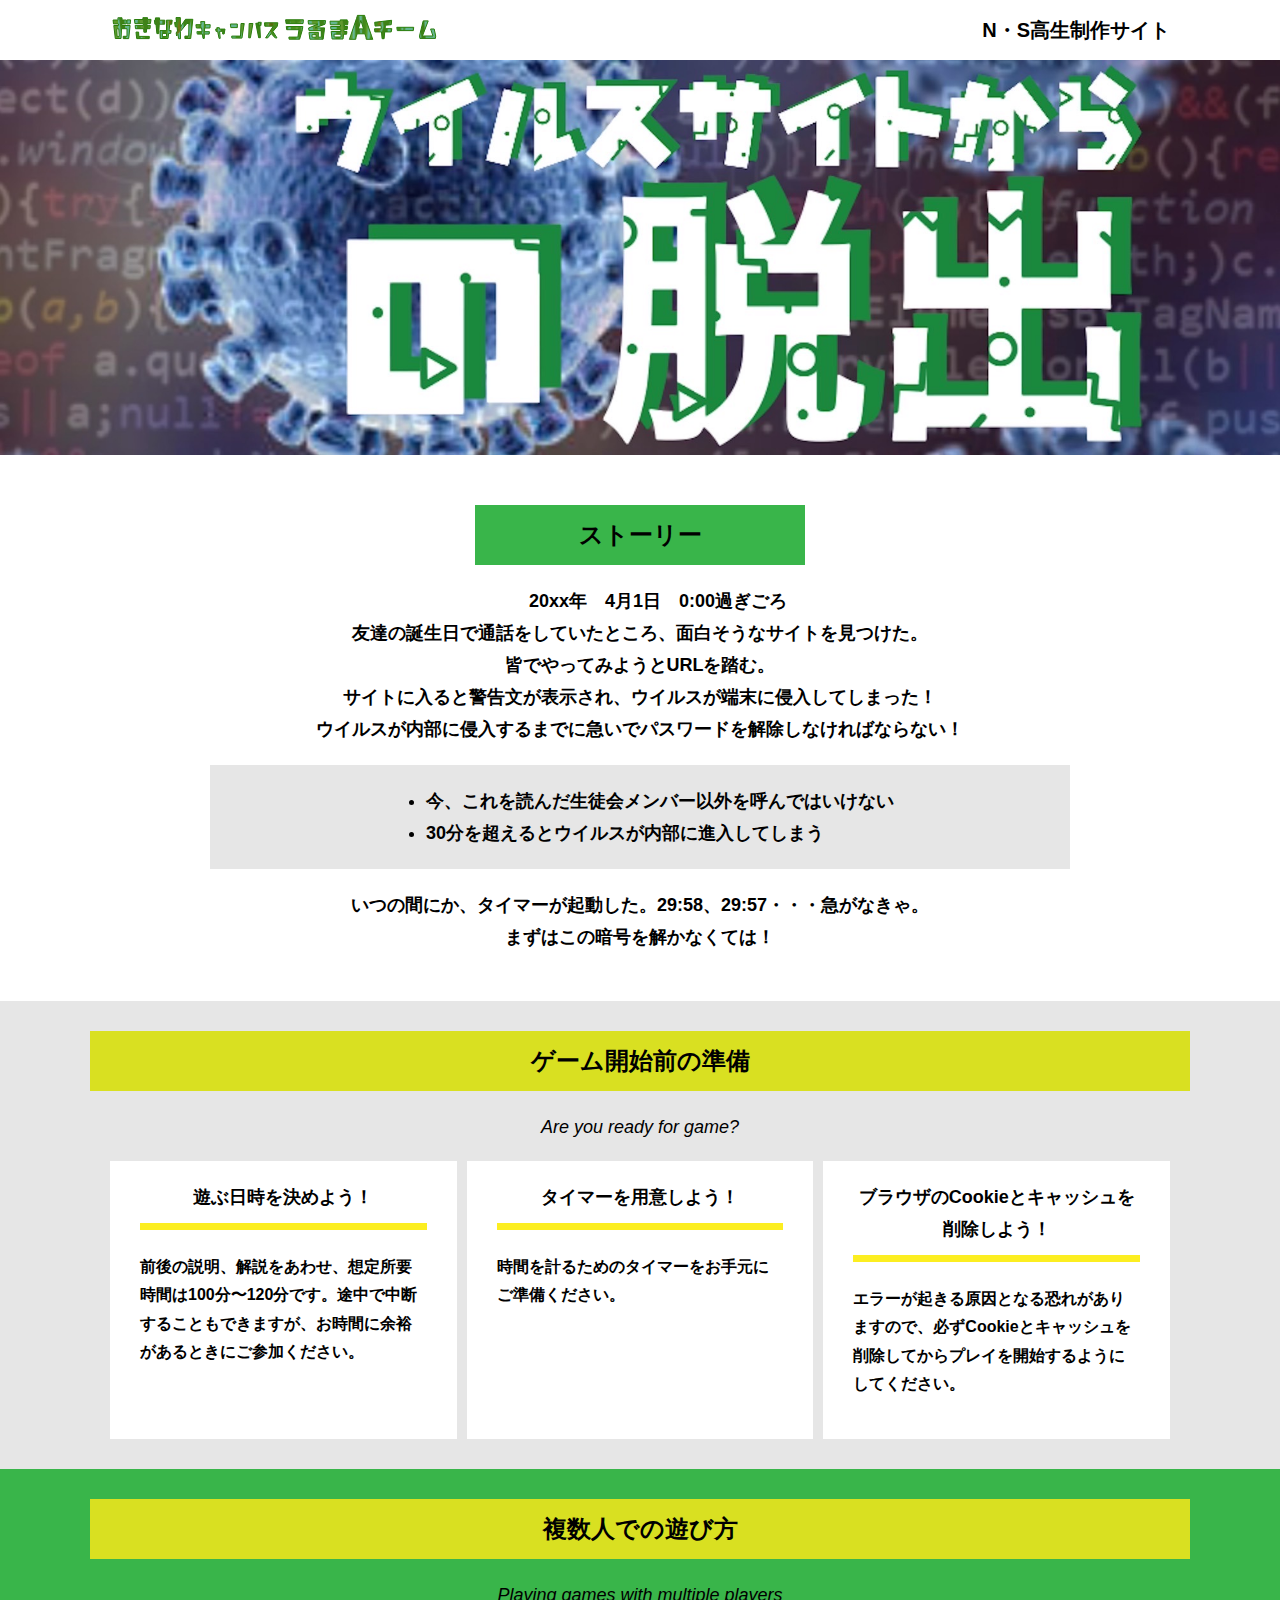
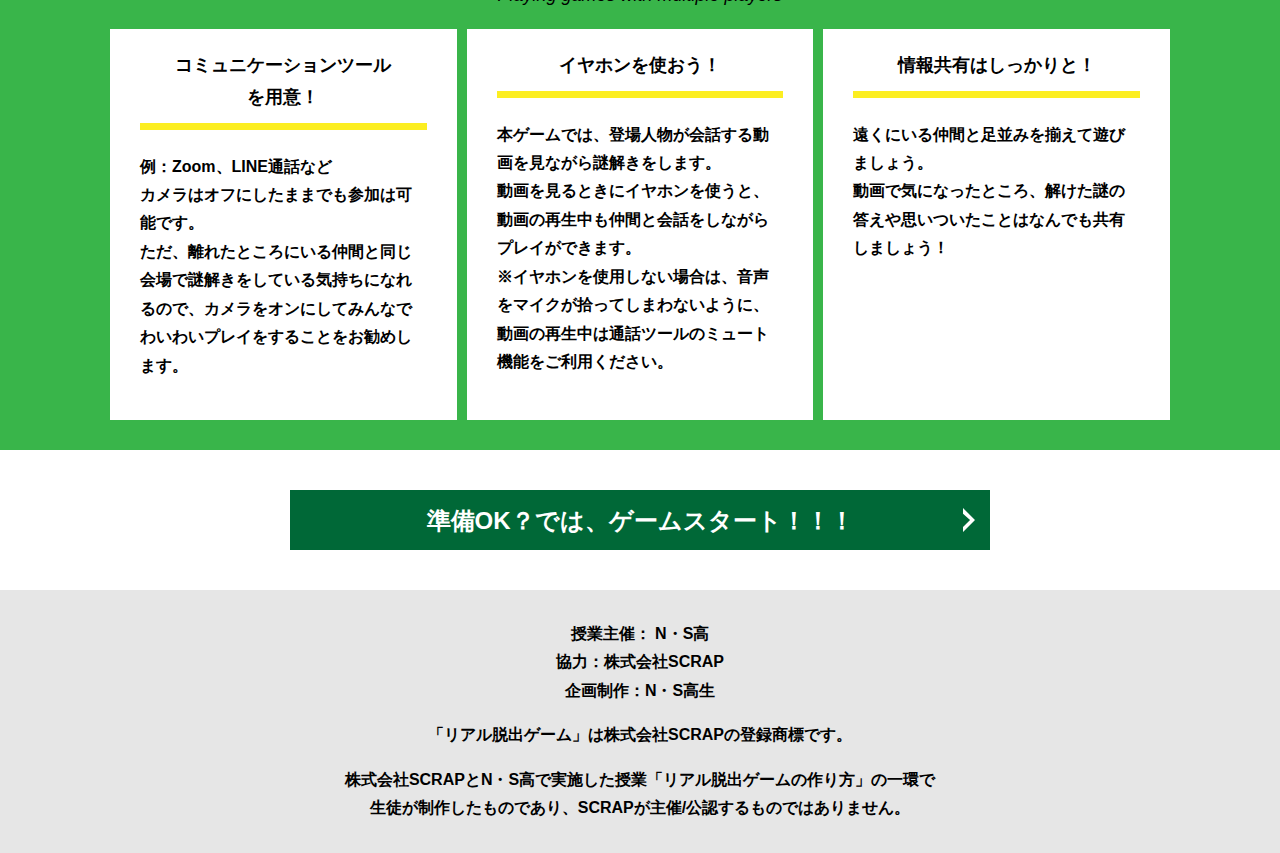
==== index.html @ 15f011f2 "Update index.html" ====
<!DOCTYPE html>
<html lang="ja">
<head>
  <meta charset="UTF-8">
  <meta http-equiv="X-UA-Compatible" content="IE=edge">
  <meta name="viewport" content="width=device-width, initial-scale=1.0">
  <title>ウイルスサイトからの脱出 │ Project N</title>
  <link rel="stylesheet" href="assets/css/normalize.css">
  <link rel="stylesheet" href="assets/css/style.css">
</head>
<body>
  <svg width="0" height="0" class="hidden">
    <symbol xmlns="http://www.w3.org/2000/svg" viewBox="0 0 12.47 24.94" id="arrow" class="arrow_svg">
      <title>arrow</title>
      <polygon points="0 24.94 0 19.66 7.35 12.47 0 5.92 0 0 12.47 12.47 0 24.94"/>
    </symbol>
  </svg>
  <header class="header">
    <div class="container">
      <div class="header__logo"><img src="assets/images/logo.svg" alt="チームロゴ"></div>
      <div class="header__name">N・S高生制作サイト</div>
    </div>
  </header>
  <main class="main index-page">
    <!-- タイトルエリア　ここから -->
    <h1 class="main-title"><img src="assets/images/IMG_0054.jpeg" alt="Presented by SCRAP×N・S高リアル脱出ゲーム制作PJ 封鎖された家庭科室からの脱出"></h1>
    <!-- タイトルエリア　ここまで -->
    <section class="section section--story">
      <div class="container">
        <h2 class="section-title section-title--keycolor section-title--story">ストーリー</h2>
        <div class="story">
          <p class="text-center">
           　　20xx年　4月1日　0:00過ぎごろ<br>
            友達の誕生日で通話をしていたところ、面白そうなサイトを見つけた。<br>
            皆でやってみようとURLを踏む。<br>
            サイトに入ると警告文が表示され、ウイルスが端末に侵入してしまった！<br>
            ウイルスが内部に侵入するまでに急いでパスワードを解除しなければならない！<br>
          
          <div class="story__note__outer bg-color--gray">
            <ul class="story__note">
              <li>今、これを読んだ生徒会メンバー以外を呼んではいけない</li>
              <li>30分を超えるとウイルスが内部に進入してしまう</li>
            </ul>
          </div>
          <p class="text-center">いつの間にか、タイマーが起動した。29:58、29:57・・・急がなきゃ。<br>
            まずはこの暗号を解かなくては！</p>
        </div>
      </div>
    </section>
    <section class="section bg-color--gray">
      <div class="container">
        <h2 class="section-title">ゲーム開始前の準備</h2>
        <p class="font-eng text-center">Are you ready for game?</p>
        <!--
          class名"row"内のclass名"column"が横並びになります。
          改行する場合は以下のように追加してください。
          <div class="row">
            <div class="column">
              ～ 内容 ～
            </div>
          </div>
        -->
        <div class="row">
          <div class="column">
            <div class="card">
              <h3 class="card__title">遊ぶ日時を決めよう！</h3>
              <p class="card__content">前後の説明、解説をあわせ、想定所要時間は100分〜120分です。途中で中断することもできますが、お時間に余裕があるときにご参加ください。</p>
            </div>
          </div>
          <div class="column">
            <div class="card">
              <h3 class="card__title">タイマーを用意しよう！</h3>
              <p class="card__content">時間を計るためのタイマーをお手元にご準備ください。</p>
            </div>
          </div>
          <div class="column">
            <div class="card">
              <h3 class="card__title">ブラウザのCookieとキャッシュを<br>削除しよう！</h3>
              <p class="card__content">エラーが起きる原因となる恐れがありますので、必ずCookieとキャッシュを削除してからプレイを開始するようにしてください。</p>
            </div>
          </div>
        </div>
      </div>
    </section>
    <section class="section bg-color--keycolor">
      <div class="container">
        <h2 class="section-title">複数人での遊び方</h2>
        <p class="font-eng text-center">Playing games with multiple players</p>
        <div class="row">
          <div class="column">
            <div class="card">
              <h3 class="card__title">コミュニケーションツール<br>を用意！</h3>
              <p class="card__content">例：Zoom、LINE通話など<br>
                カメラはオフにしたままでも参加は可能です。<br>
                ただ、離れたところにいる仲間と同じ会場で謎解きをしている気持ちになれるので、カメラをオンにしてみんなでわいわいプレイをすることをお勧めします。</p>
            </div>
          </div>
          <div class="column">
            <div class="card">
              <h3 class="card__title">イヤホンを使おう！</h3>
              <p class="card__content">本ゲームでは、登場人物が会話する動画を見ながら謎解きをします。<br>
                動画を見るときにイヤホンを使うと、動画の再生中も仲間と会話をしながらプレイができます。<br>
                ※イヤホンを使用しない場合は、音声をマイクが拾ってしまわないように、動画の再生中は通話ツールのミュート機能をご利用ください。</p>
            </div>
          </div>
          <div class="column">
            <div class="card">
              <h3 class="card__title">情報共有はしっかりと！</h3>
              <p class="card__content">遠くにいる仲間と足並みを揃えて遊びましょう。<br>
                動画で気になったところ、解けた謎の答えや思いついたことはなんでも共有しましょう！</p>
            </div>
          </div>
        </div>
      </div>
    </section>
    <section class="section">
      <div class="container">
        <a class="btn" href="main.html">準備OK？では、ゲームスタート！！！<svg class="btn__arrow"><use xlink:href="#arrow"></use></svg></a>
      </div>
    </section>
  </main>
  <footer class="footer section bg-color--gray">
    <div class="container">
      <p class="text-center">授業主催： N・S高<br>協力：株式会社SCRAP<br>企画制作：N・S高生</p>
      <p class="text-center">「リアル脱出ゲーム」は株式会社SCRAPの登録商標です。</p>
      <p class="text-center">株式会社SCRAPとN・S高で実施した授業「リアル脱出ゲームの作り方」の一環で<br>生徒が制作したものであり、SCRAPが主催/公認するものではありません。</p>
    </div>
  </footer>
</body>
</html>
---- assets/css/style.css ----
@charset "UTF-8";
/****************************
 * 共通CSSのテンプレートです。
*****************************/
*,
*::before,
*::after {
  -webkit-box-sizing: border-box;
          box-sizing: border-box;
}

html {
  font-size: 18px;
  -webkit-box-sizing: border-box;
          box-sizing: border-box;
}

body {
  overflow-x: hidden;
  font-family: "游ゴシック体", "Yu Gothic", YuGothic, "ヒラギノ角ゴ Pro", "Hiragino Kaku Gothic Pro", "メイリオ", "Meiryo", sans-serif;
  font-size: 18px;
  line-height: 1.77778;
  font-weight: bold;
  text-decoration: none;
  border: none;
  list-style: none;
  color: #000;
  margin: 0;
}

img {
  width: 100%;
}

figure {
  margin: 0;
}

figcaption {
  margin-top: 30px;
  font-size: 14px;
}

@media screen and (max-width: 767px) {
  figcaption {
    font-size: 13px;
  }
}

input[type=text] {
  font-size: 18px;
  border: none;
  padding: 25px 35px;
  display: block;
  margin: 0 auto;
  max-width: 580px;
  width: 100%;
}

::-webkit-input-placeholder {
  color: #999;
}

:-ms-input-placeholder {
  color: #999;
}

::-ms-input-placeholder {
  color: #999;
}

::placeholder {
  color: #999;
}

button {
  cursor: pointer;
  display: block;
  border: none;
  margin: 0 auto;
  background-color: #006837;
  color: #fff;
  width: 287px;
  height: 55px;
}

/*******************
* Layout
*******************/
.section {
  padding-top: 30px;
  padding-bottom: 30px;
}

.section--clear {
  /* ステージクリア画面 */
  position: fixed;
  display: none;
  /* 読み込み時に一瞬表示されるのを防ぐ */
  -webkit-box-pack: center;
      -ms-flex-pack: center;
          justify-content: center;
  -webkit-box-align: center;
      -ms-flex-align: center;
          align-items: center;
  top: 0;
  bottom: 0;
  left: 0;
  right: 0;
  z-index: 200;
}

.section--clear.isClear {
  display: -webkit-box;
  display: -ms-flexbox;
  display: flex;
}

.container {
  width: 1100px;
  padding-left: 20px;
  padding-right: 20px;
  margin: 0 auto;
}

@media screen and (max-width: 1100px) {
  .container {
    width: calc(100% - 40px);
  }
}

.row {
  display: -webkit-box;
  display: -ms-flexbox;
  display: flex;
  -ms-flex-line-pack: stretch;
      align-content: stretch;
  gap: 10px;
}

.row + .row {
  margin-top: 20px;
}

.column {
  width: 100%;
}

.card {
  background-color: #fff;
  margin-bottom: 20px;
  height: 100%;
}

.card__title {
  font-size: 18px;
  text-align: center;
  margin: 0;
  padding: 20px 30px;
  position: relative;
  cursor: pointer;
}

.card__content {
  -webkit-transition: all 0.3s;
  transition: all 0.3s;
  font-size: 16px;
  padding: 20px 30px;
  margin: 0;
  position: relative;
}

.card__content::before {
  display: block;
  content: '';
  width: calc(100% - 60px);
  height: 7px;
  background-color: #fcee21;
  position: absolute;
  top: -10px;
  left: 30px;
}

.hint-page .card {
  height: auto;
}

.hint-page .card__content {
  display: none;
  text-align: center;
}

.hint-page .card__arrow {
  position: absolute;
  top: calc(50% - 12px);
  right: 45px;
  -webkit-transform: rotate(90deg);
          transform: rotate(90deg);
  -webkit-transition: all 0.3s;
  transition: all 0.3s;
  fill: #009245;
  width: 12px;
  height: 24px;
}

.hint-page .card.is-open .card__content {
  display: block;
}

.hint-page .card.is-open .card__arrow {
  -webkit-transform: rotate(-90deg);
          transform: rotate(-90deg);
}

.box {
  padding: 35px 30px;
}

.youtube {
  position: relative;
  width: 100%;
  padding-top: 56.25%;
}

.youtube iframe {
  position: absolute;
  top: 0;
  left: 0;
  width: 100%;
  height: 100%;
}

.youtube__container {
  max-width: 800px;
  margin: 0 auto;
}

/*********************
* Color
*********************/
.bg-color--keycolor {
  background-color: #39b54a;
}

.bg-color--subcolor {
  background-color: #d9e021;
}

.bg-color--gray {
  background-color: #e6e6e6;
}

/*********************
* title
**********************/
.main-title {
  margin: 0;
}

.sub-title {
  text-align: center;
  font-size: 18px;
  line-height: 1.66667;
}

.sub-title__bg {
  background-color: #fcee21;
  padding-left: 1rem;
  padding-right: 1rem;
}

.section-title {
  font-size: 24px;
  line-height: 1.75;
  text-align: center;
  padding: 9px 20px;
  background-color: #d9e021;
  margin: 0 -20px 20px -20px;
}

.section-title__stage {
  display: inline-block;
  margin-right: 2rem;
}

.section-title--keycolorlight {
  background-color: #8cc63f;
}

.section-title--keycolorlight .section-title__stage {
  color: #fff;
}

.section-title--keycolor {
  background-color: #39b54a;
}

.section-title--story {
  width: 330px;
  margin: 0 auto 20px;
}

.section-title--border {
  position: relative;
  font-size: 30px;
  text-align: center;
  line-height: 1.06667;
  margin: 0;
  padding-bottom: 15px;
  color: #006837;
}

.section-title--border::after {
  position: absolute;
  bottom: 0;
  left: calc(50% - 95px);
  display: block;
  content: '';
  background-color: #fff;
  height: 2.6px;
  width: 190px;
}

/******************
* text
******************/
.font-eng {
  font-style: italic;
  font-weight: normal;
}

/*************************
* Button
*************************/
.btn {
  display: block;
  text-decoration: none;
  cursor: pointer;
  background-color: #006837;
  color: #fff;
  font-size: 24px;
  line-height: 1.54167;
  text-align: center;
  padding: 11.5px;
  width: calc(100% - 40px);
  max-width: 700px;
  margin: 10px auto;
  position: relative;
}

.btn:hover {
  opacity: 0.7;
}

.btn__arrow {
  position: absolute;
  top: calc(50% - 12px);
  right: 15px;
  fill: #fff;
  width: 12px;
  height: 24px;
}

/****************
* header
*****************/
.header {
  background-color: #fff;
  height: 60px;
}

.header .container {
  display: -webkit-box;
  display: -ms-flexbox;
  display: flex;
  -webkit-box-pack: justify;
      -ms-flex-pack: justify;
          justify-content: space-between;
  -webkit-box-align: center;
      -ms-flex-align: center;
          align-items: center;
  height: 100%;
}

.header__logo {
  width: 330px;
  height: 42px;
}

.header__name {
  font-size: 20px;
  line-height: 1.1;
}

.footer {
  font-size: 16px;
}

.footer p:first-child {
  margin-top: 0;
}

.footer p:last-child {
  margin-bottom: 0;
}

/********************
* main
********************/
.story__note {
  margin: 0;
}

.story__note__outer {
  width: 860px;
  display: -webkit-box;
  display: -ms-flexbox;
  display: flex;
  padding: 20px;
  margin: 20px auto;
  -webkit-box-pack: center;
      -ms-flex-pack: center;
          justify-content: center;
}

@media screen and (max-width: 940px) {
  .story__note__outer {
    width: 100%;
  }
}

.stage-column__container + .stage-column__container {
  border-top: 2px solid #fff;
}

.answer {
  font-size: 18px;
  margin-bottom: 20px;
  line-height: 80px;
  word-spacing: 20px;
}

.err-message {
  color: #c1272d;
  font-size: 18px;
  text-align: center;
}

.link-hint {
  text-align: center;
  display: block;
  margin-top: 20px;
}

.clear-message {
  background-color: #d9e021;
  padding: 30px 30px 60px;
  position: relative;
}

.clear-message__title {
  position: relative;
  display: block;
  text-align: center;
  color: #006837;
  font-size: 30px;
  padding-bottom: 10px;
  margin-bottom: 35px;
}

.clear-message__title::after {
  content: '';
  position: absolute;
  display: block;
  width: 183px;
  height: 2px;
  background-color: #fff;
  bottom: 0;
  left: calc(50% - (183px/2));
}

.clear-message__content {
  text-align: center;
}

.clear-message__btn {
  position: absolute;
  bottom: -30px;
  left: calc(50% - 144px);
  width: 288px;
  margin: 0;
}

/********************
* Utility
********************/
.text-center {
  text-align: center;
}

.text-left {
  text-align: left;
}

.text-right {
  text-align: right;
}

.hidden {
  display: none;
}
/*# sourceMappingURL=style.css.map */
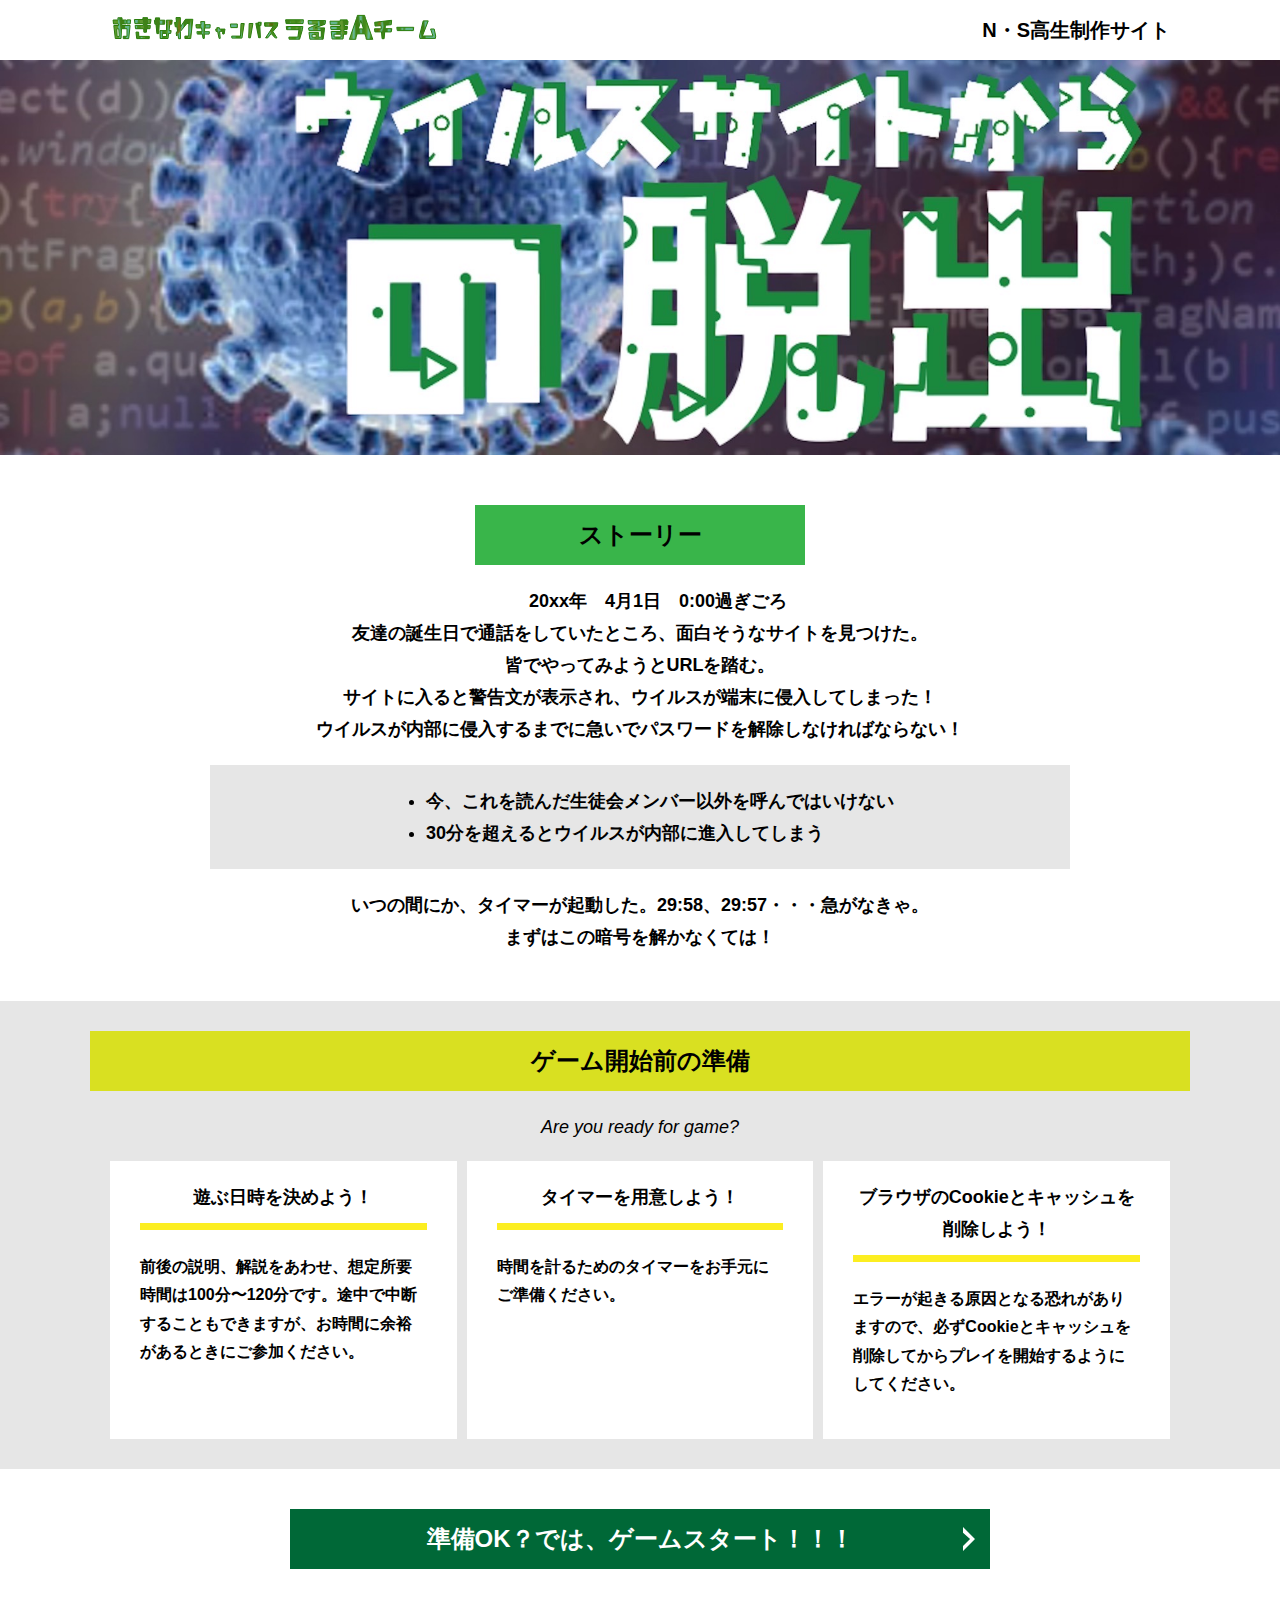
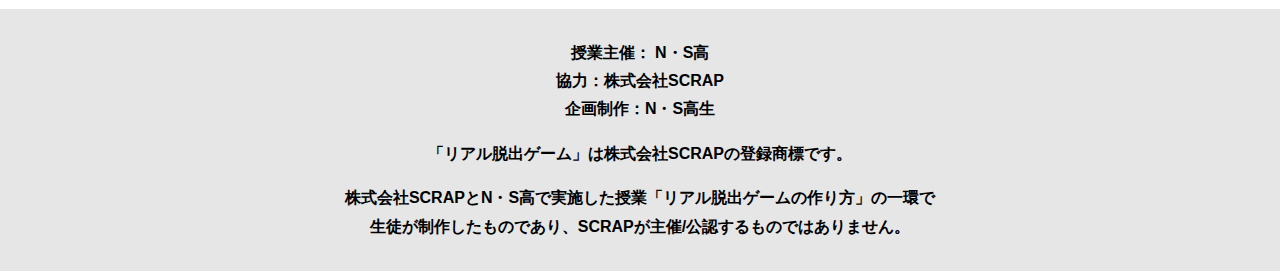
==== commit 3672f8ca: "Update index.html" ====
--- a/index.html
+++ b/index.html
@@ -82,37 +82,8 @@
         </div>
       </div>
     </section>
-    <section class="section bg-color--keycolor">
-      <div class="container">
-        <h2 class="section-title">複数人での遊び方</h2>
-        <p class="font-eng text-center">Playing games with multiple players</p>
-        <div class="row">
-          <div class="column">
-            <div class="card">
-              <h3 class="card__title">コミュニケーションツール<br>を用意！</h3>
-              <p class="card__content">例：Zoom、LINE通話など<br>
-                カメラはオフにしたままでも参加は可能です。<br>
-                ただ、離れたところにいる仲間と同じ会場で謎解きをしている気持ちになれるので、カメラをオンにしてみんなでわいわいプレイをすることをお勧めします。</p>
-            </div>
-          </div>
-          <div class="column">
-            <div class="card">
-              <h3 class="card__title">イヤホンを使おう！</h3>
-              <p class="card__content">本ゲームでは、登場人物が会話する動画を見ながら謎解きをします。<br>
-                動画を見るときにイヤホンを使うと、動画の再生中も仲間と会話をしながらプレイができます。<br>
-                ※イヤホンを使用しない場合は、音声をマイクが拾ってしまわないように、動画の再生中は通話ツールのミュート機能をご利用ください。</p>
-            </div>
-          </div>
-          <div class="column">
-            <div class="card">
-              <h3 class="card__title">情報共有はしっかりと！</h3>
-              <p class="card__content">遠くにいる仲間と足並みを揃えて遊びましょう。<br>
-                動画で気になったところ、解けた謎の答えや思いついたことはなんでも共有しましょう！</p>
-            </div>
-          </div>
-        </div>
-      </div>
-    </section>
+
+    
     <section class="section">
       <div class="container">
         <a class="btn" href="main.html">準備OK？では、ゲームスタート！！！<svg class="btn__arrow"><use xlink:href="#arrow"></use></svg></a>
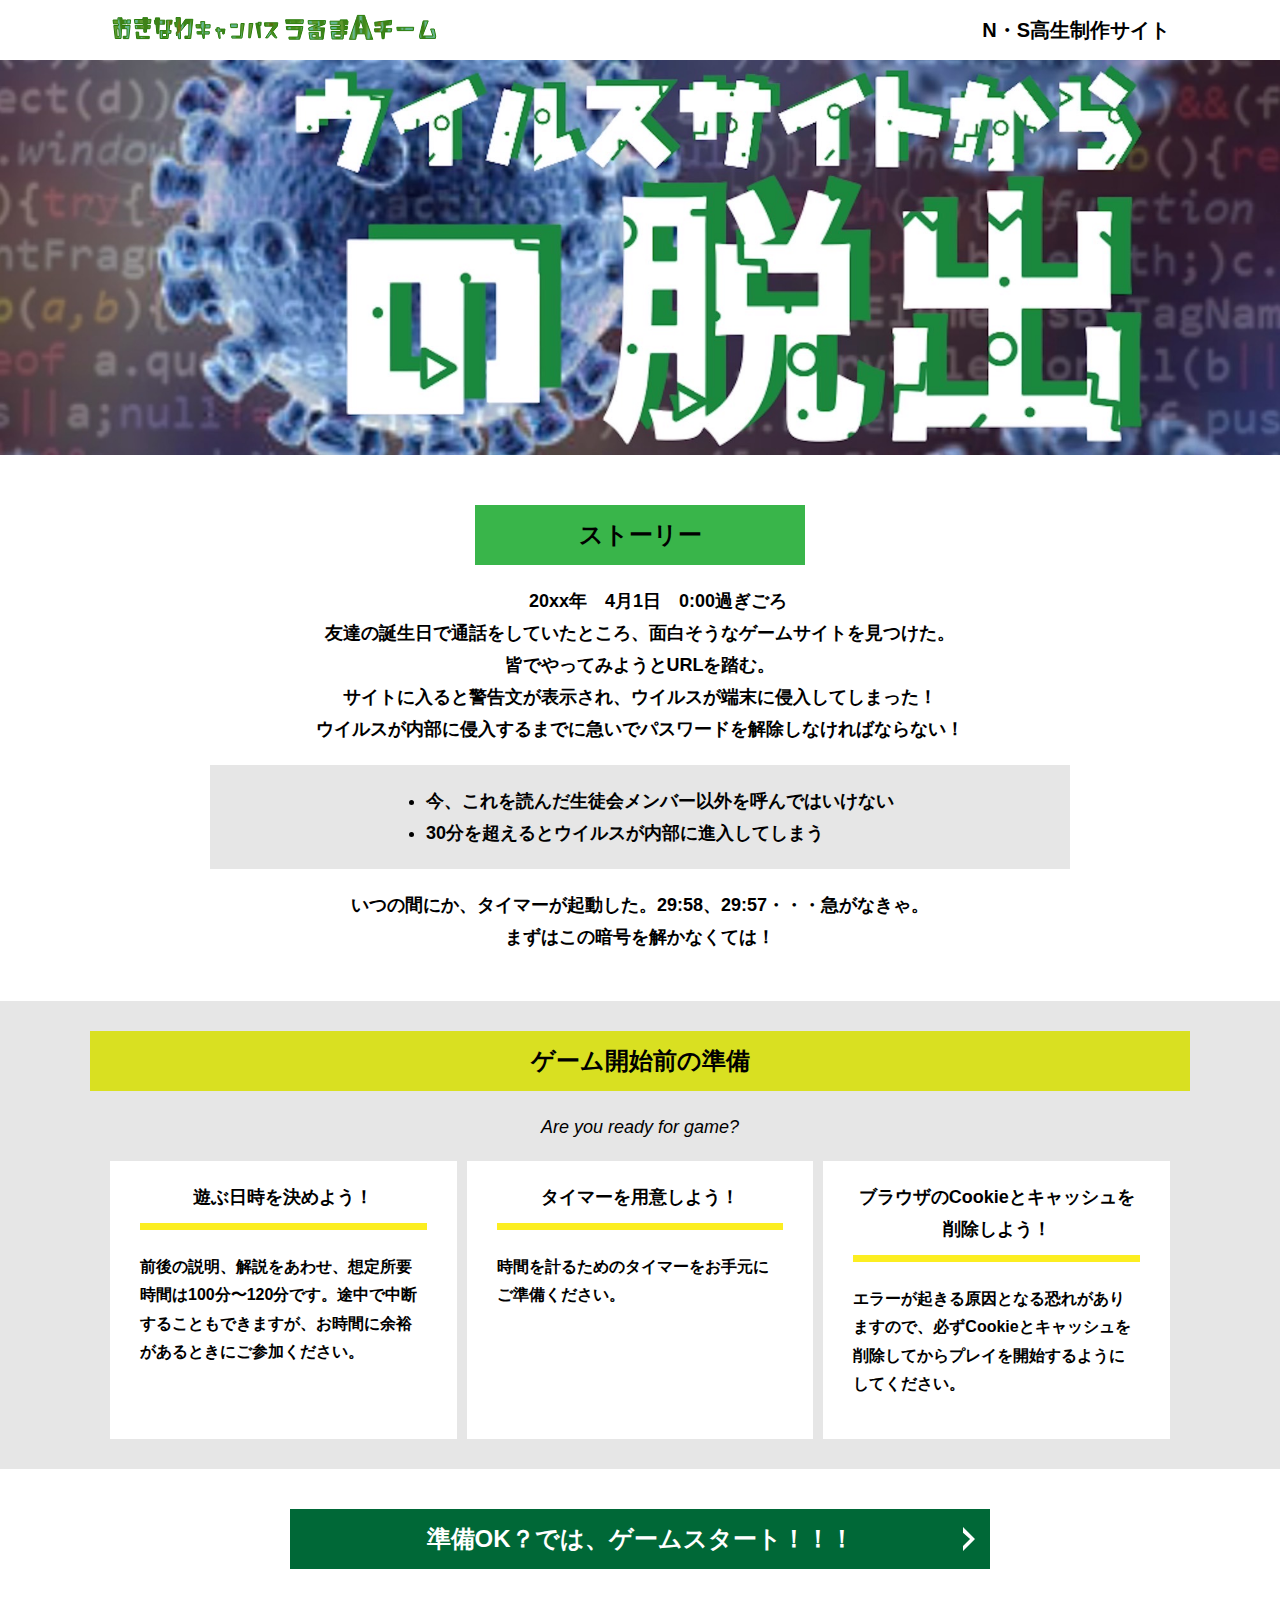
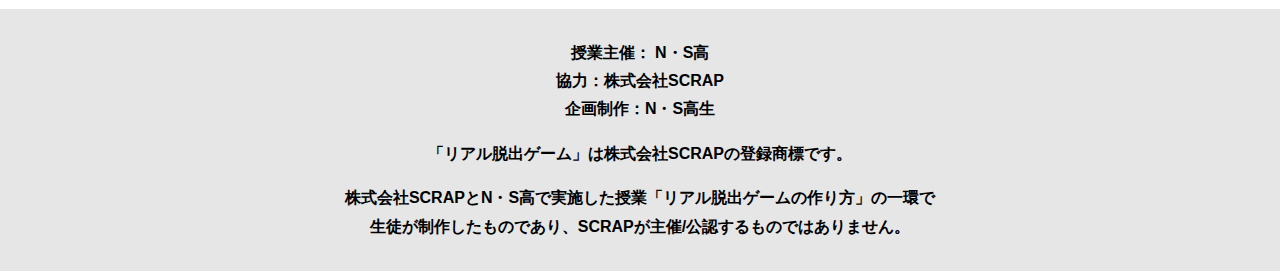
==== commit 8f807c05: "Update index.html" ====
--- a/index.html
+++ b/index.html
@@ -31,7 +31,7 @@
         <div class="story">
           <p class="text-center">
            　　20xx年　4月1日　0:00過ぎごろ<br>
-            友達の誕生日で通話をしていたところ、面白そうなサイトを見つけた。<br>
+            友達の誕生日で通話をしていたところ、面白そうなゲームサイトを見つけた。<br>
             皆でやってみようとURLを踏む。<br>
             サイトに入ると警告文が表示され、ウイルスが端末に侵入してしまった！<br>
             ウイルスが内部に侵入するまでに急いでパスワードを解除しなければならない！<br>
--- a/assets/css/style.css
+++ b/assets/css/style.css
@@ -509,4 +509,4 @@
 .hidden {
   display: none;
 }
-/*# sourceMappingURL=style.css.map */+/*# sourceMappingURL=style.css.map */
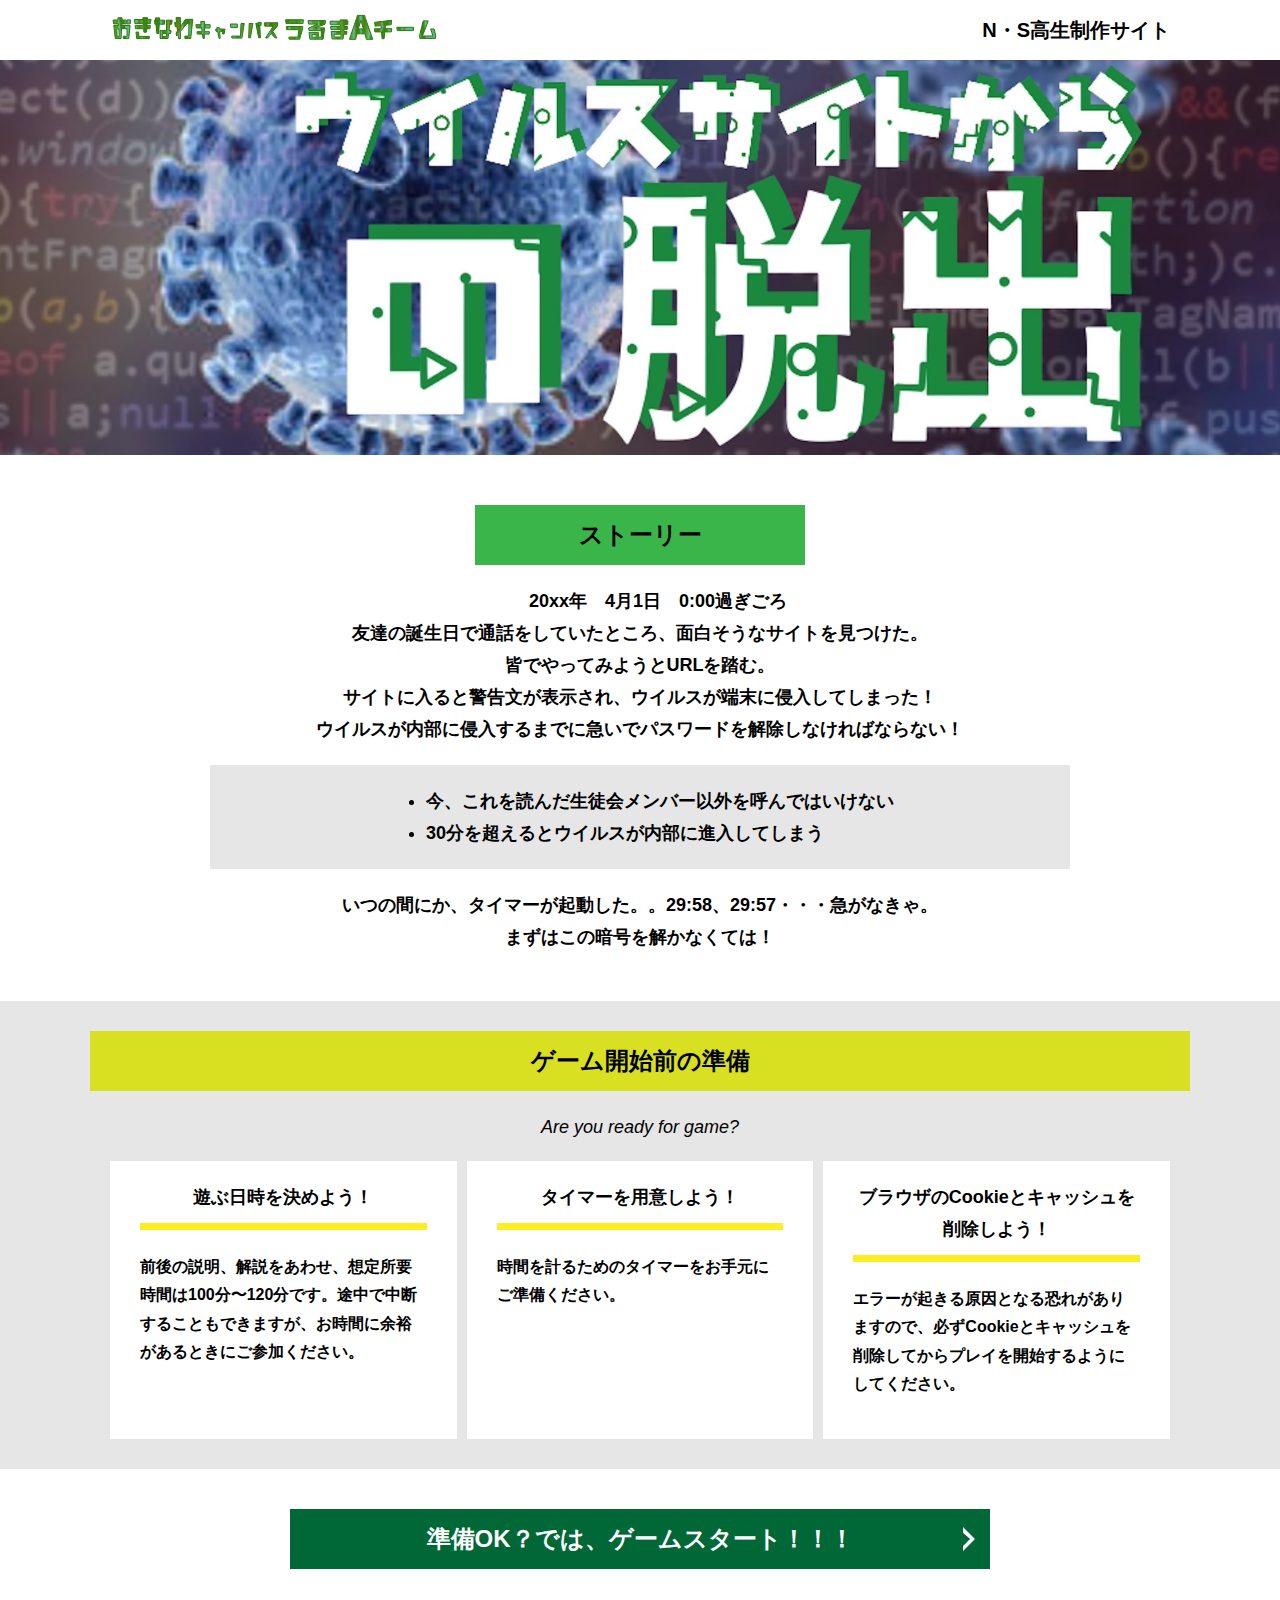
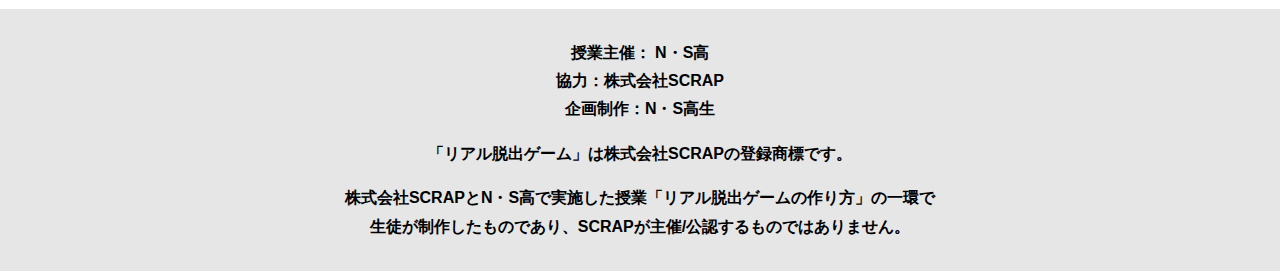
==== commit b7660e4f: "Update index.html" ====
--- a/index.html
+++ b/index.html
@@ -31,7 +31,7 @@
         <div class="story">
           <p class="text-center">
            　　20xx年　4月1日　0:00過ぎごろ<br>
-            友達の誕生日で通話をしていたところ、面白そうなゲームサイトを見つけた。<br>
+            友達の誕生日で通話をしていたところ、面白そうなサイトを見つけた。<br>
             皆でやってみようとURLを踏む。<br>
             サイトに入ると警告文が表示され、ウイルスが端末に侵入してしまった！<br>
             ウイルスが内部に侵入するまでに急いでパスワードを解除しなければならない！<br>
@@ -42,7 +42,7 @@
               <li>30分を超えるとウイルスが内部に進入してしまう</li>
             </ul>
           </div>
-          <p class="text-center">いつの間にか、タイマーが起動した。29:58、29:57・・・急がなきゃ。<br>
+          <p class="text-center">いつの間にか、タイマーが起動した。。29:58、29:57・・・急がなきゃ。<br>
             まずはこの暗号を解かなくては！</p>
         </div>
       </div>
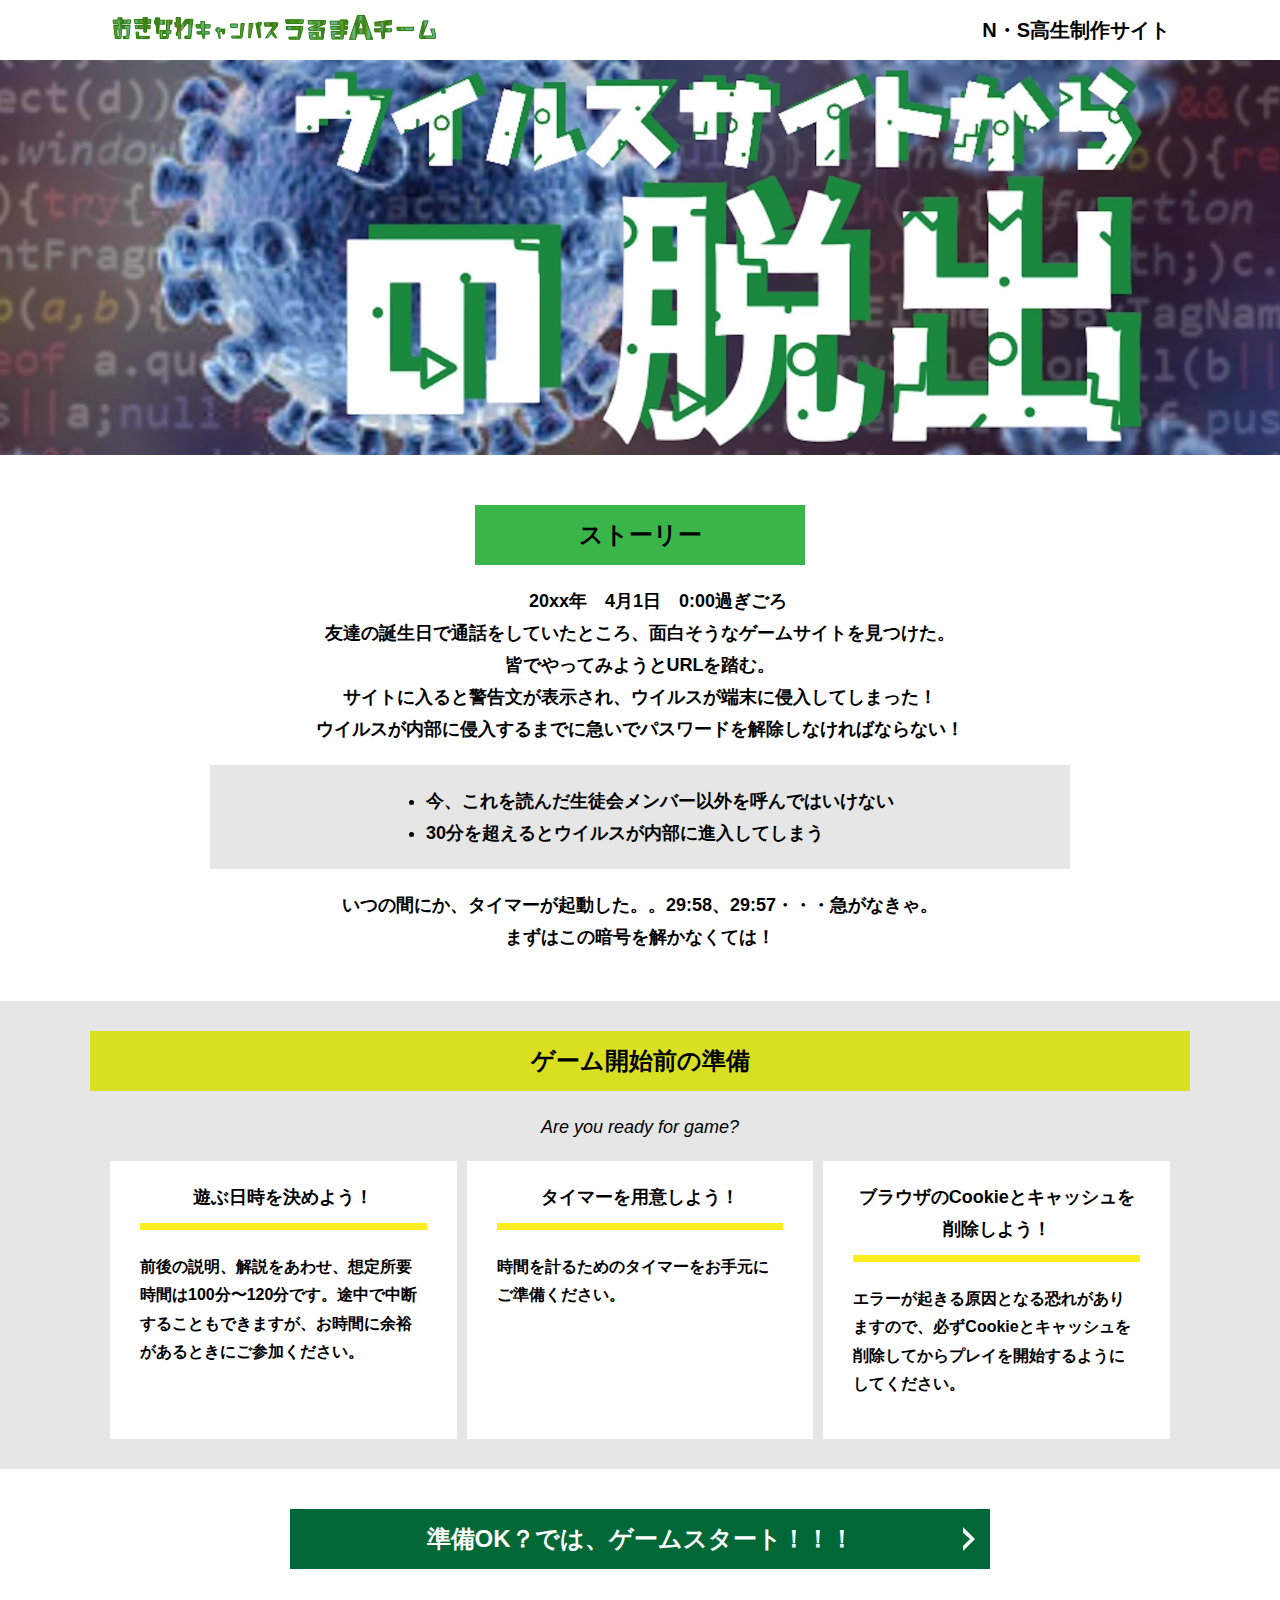
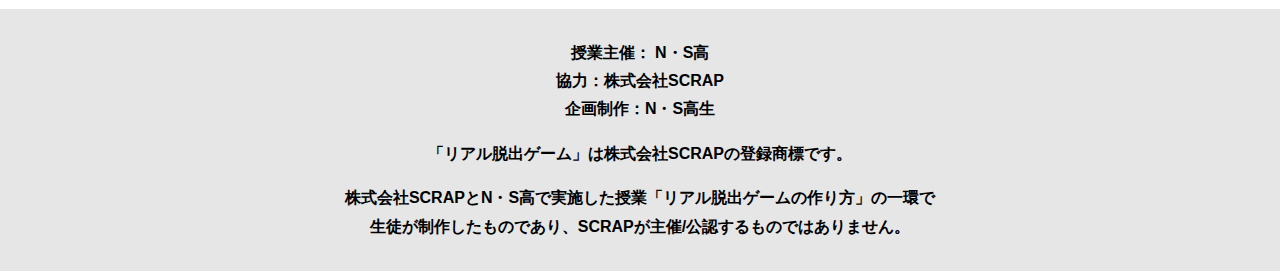
==== commit b699c87c: "Merge 8f807c0584185967b10f4939b534b641f435955e into f2f31b8720a449b8b7d9cfd59ed13e4ac07cc173" ====
--- a/index.html
+++ b/index.html
@@ -31,7 +31,7 @@
         <div class="story">
           <p class="text-center">
            　　20xx年　4月1日　0:00過ぎごろ<br>
-            友達の誕生日で通話をしていたところ、面白そうなサイトを見つけた。<br>
+            友達の誕生日で通話をしていたところ、面白そうなゲームサイトを見つけた。<br>
             皆でやってみようとURLを踏む。<br>
             サイトに入ると警告文が表示され、ウイルスが端末に侵入してしまった！<br>
             ウイルスが内部に侵入するまでに急いでパスワードを解除しなければならない！<br>
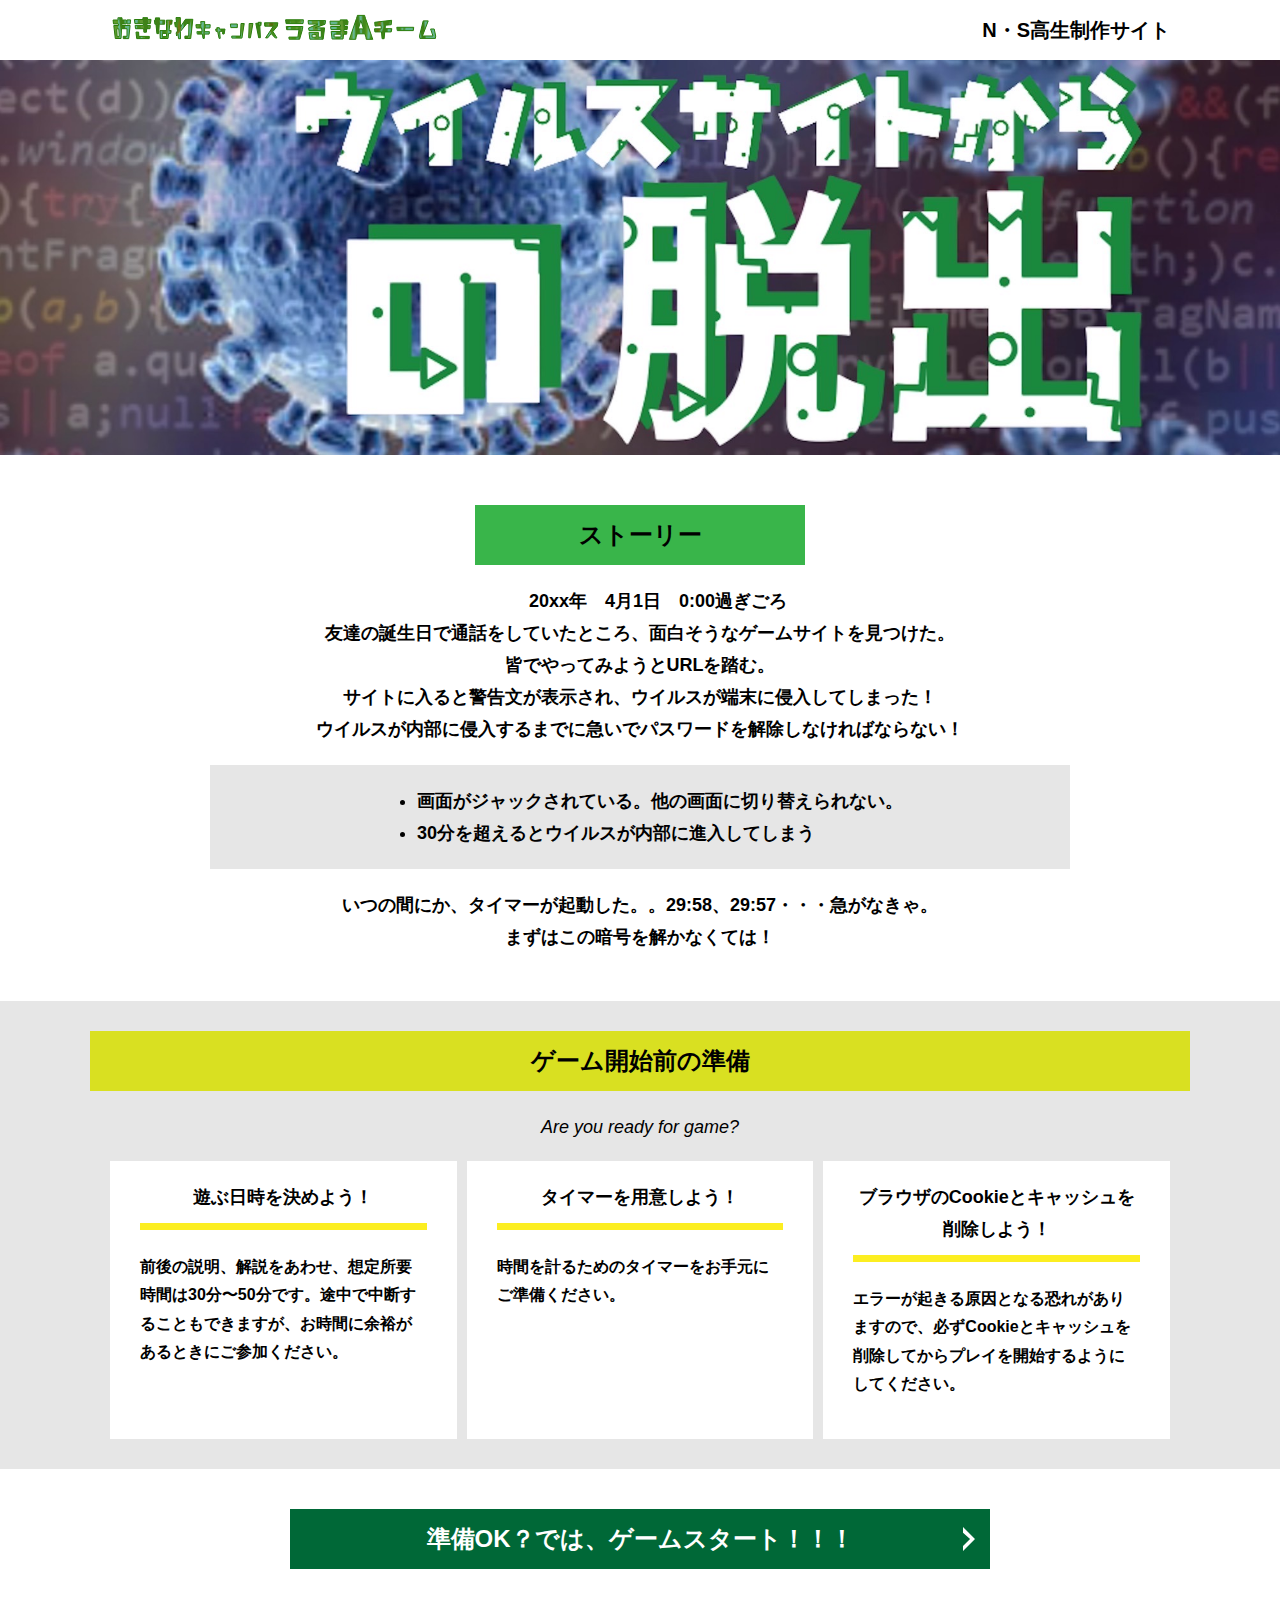
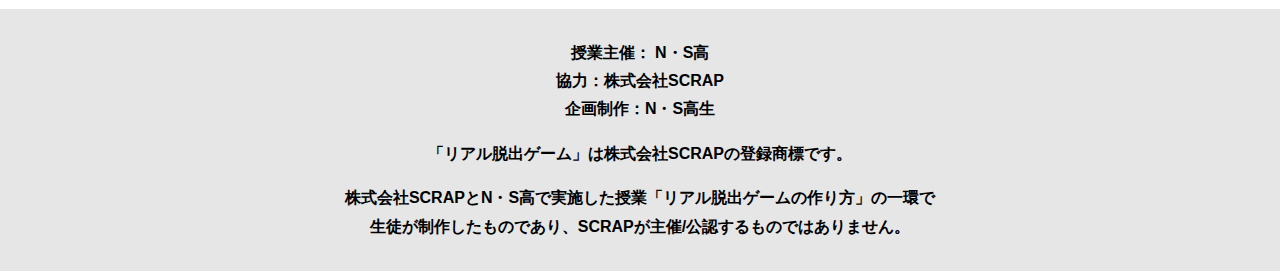
==== commit e0ad7057: "Update index.html" ====
--- a/index.html
+++ b/index.html
@@ -38,7 +38,7 @@
           
           <div class="story__note__outer bg-color--gray">
             <ul class="story__note">
-              <li>今、これを読んだ生徒会メンバー以外を呼んではいけない</li>
+              <li>画面がジャックされている。他の画面に切り替えられない。</li>
               <li>30分を超えるとウイルスが内部に進入してしまう</li>
             </ul>
           </div>
@@ -64,7 +64,7 @@
           <div class="column">
             <div class="card">
               <h3 class="card__title">遊ぶ日時を決めよう！</h3>
-              <p class="card__content">前後の説明、解説をあわせ、想定所要時間は100分〜120分です。途中で中断することもできますが、お時間に余裕があるときにご参加ください。</p>
+              <p class="card__content">前後の説明、解説をあわせ、想定所要時間は30分〜50分です。途中で中断することもできますが、お時間に余裕があるときにご参加ください。</p>
             </div>
           </div>
           <div class="column">
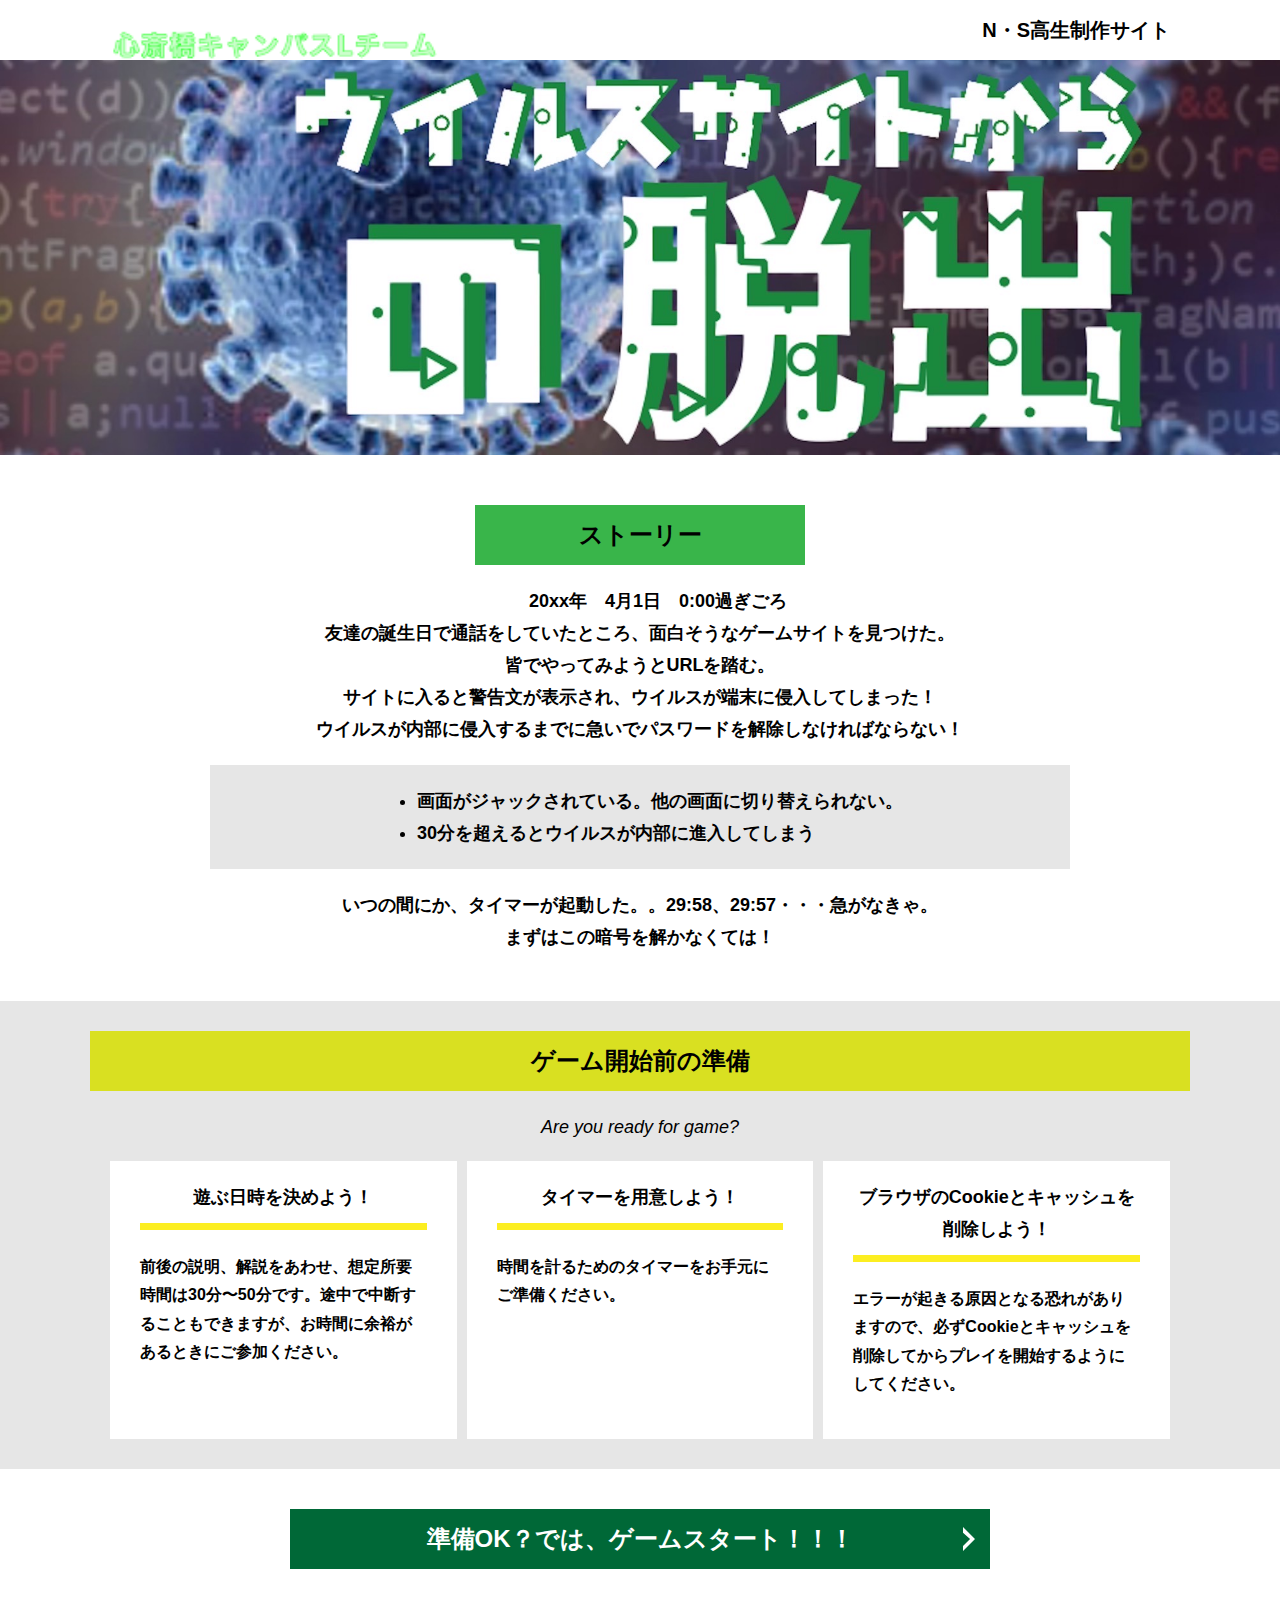
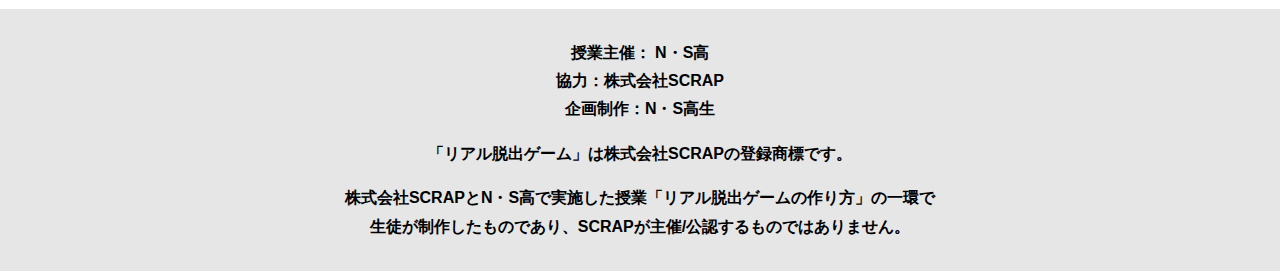
==== commit 928f2236: "Update index.html" ====
--- a/index.html
+++ b/index.html
@@ -17,7 +17,7 @@
   </svg>
   <header class="header">
     <div class="container">
-      <div class="header__logo"><img src="assets/images/logo.svg" alt="チームロゴ"></div>
+      <div class="header__logo"><img src="assets/images/teamlogo1.PNG" alt="チームロゴ"></div>
       <div class="header__name">N・S高生制作サイト</div>
     </div>
   </header>
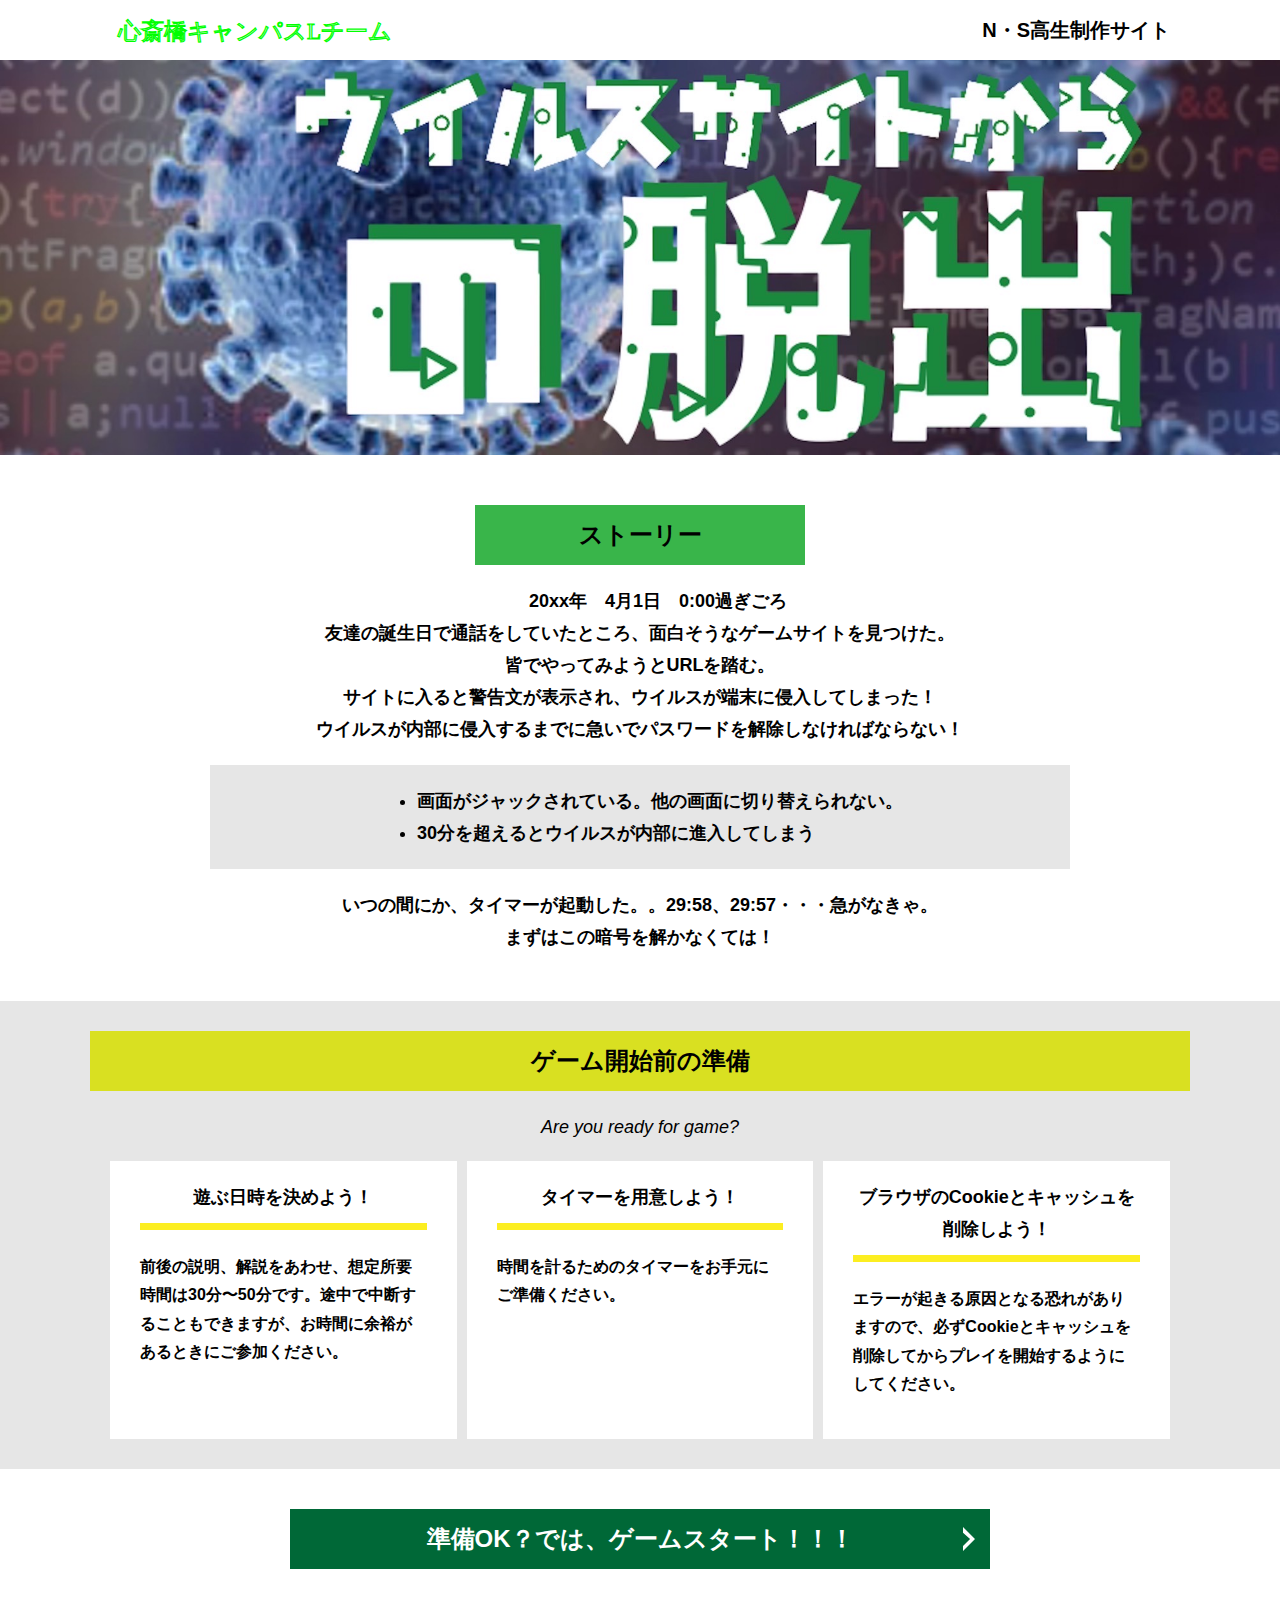
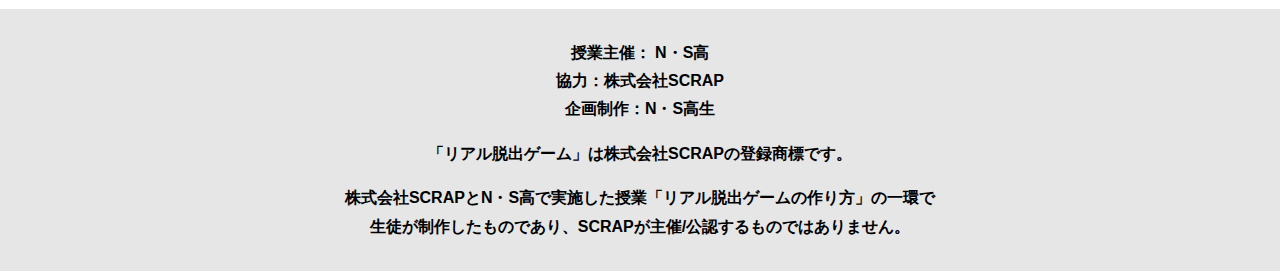
==== commit 5b65d630: "Update index.html" ====
--- a/index.html
+++ b/index.html
@@ -17,7 +17,7 @@
   </svg>
   <header class="header">
     <div class="container">
-      <div class="header__logo"><img src="assets/images/teamlogo1.PNG" alt="チームロゴ"></div>
+      <div class="header__logo"><img src="assets/images/teamlogo2.svg" alt="チームロゴ"></div>
       <div class="header__name">N・S高生制作サイト</div>
     </div>
   </header>
